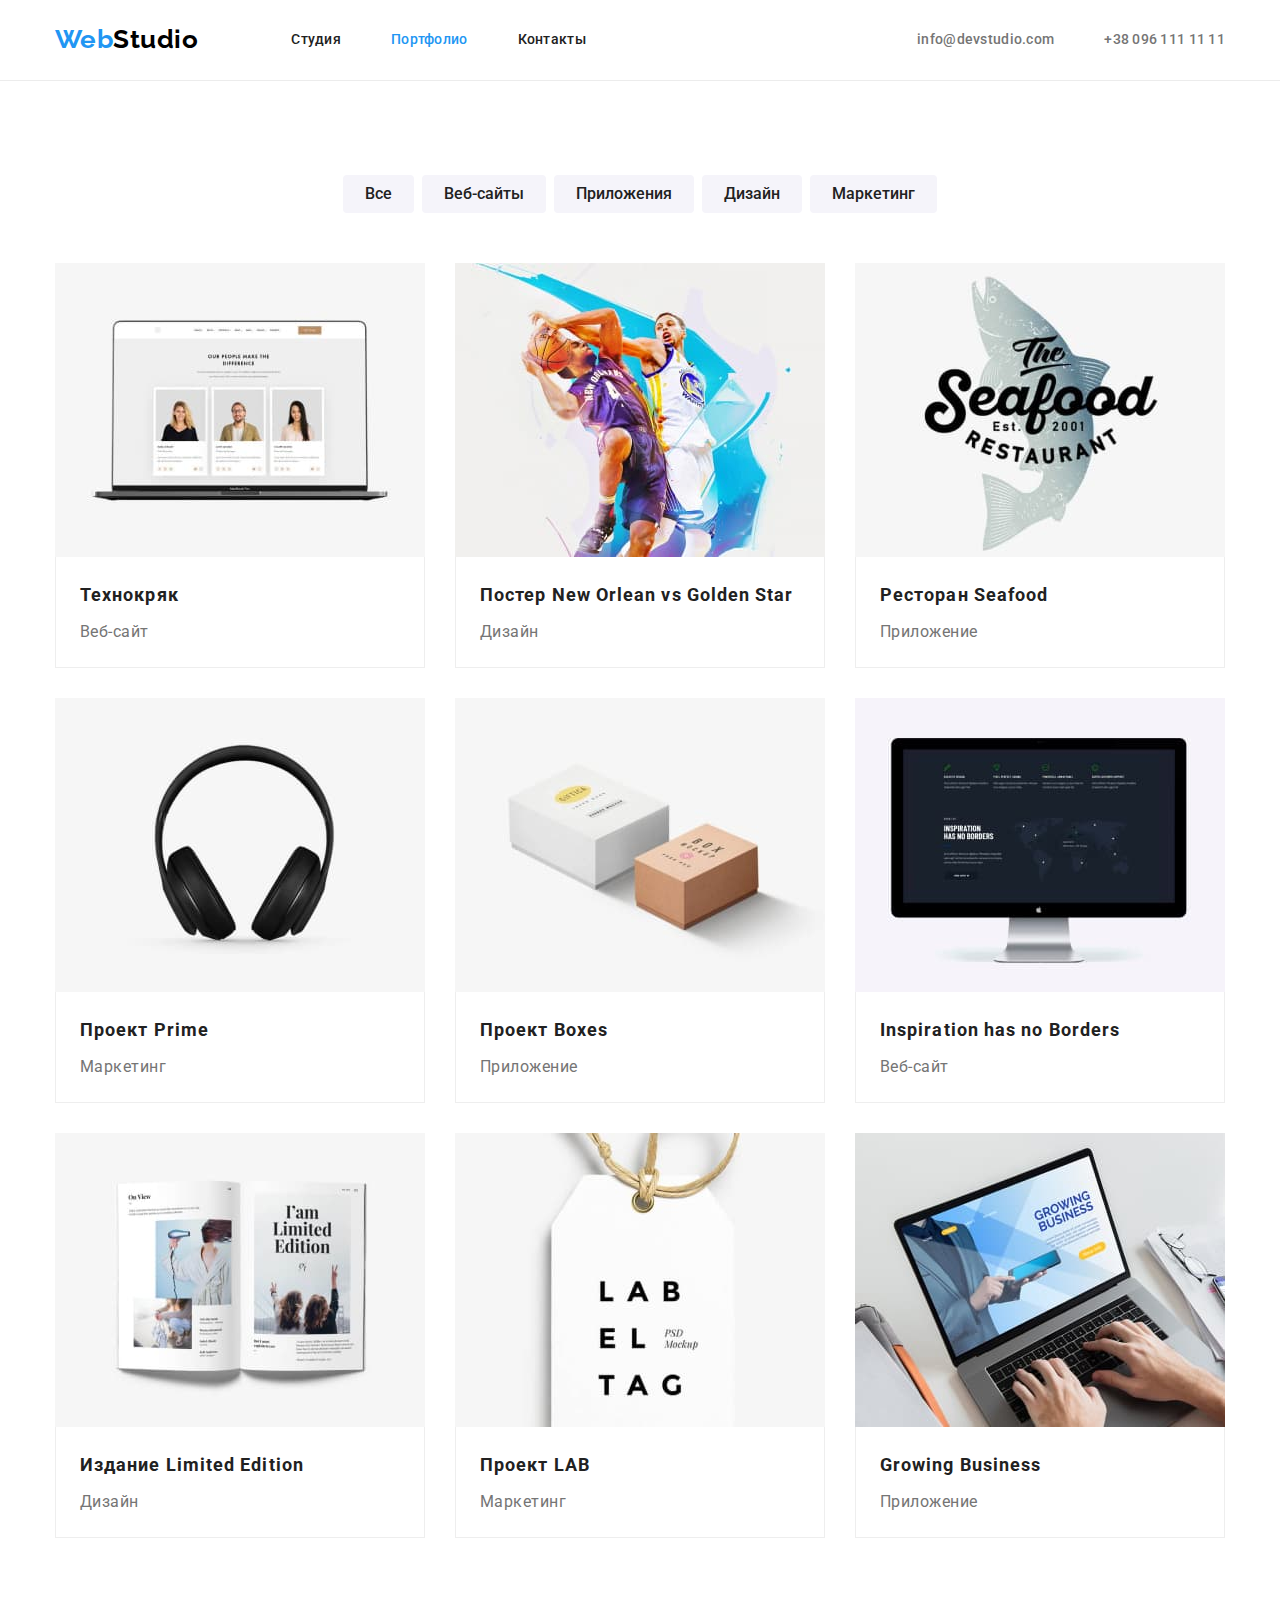
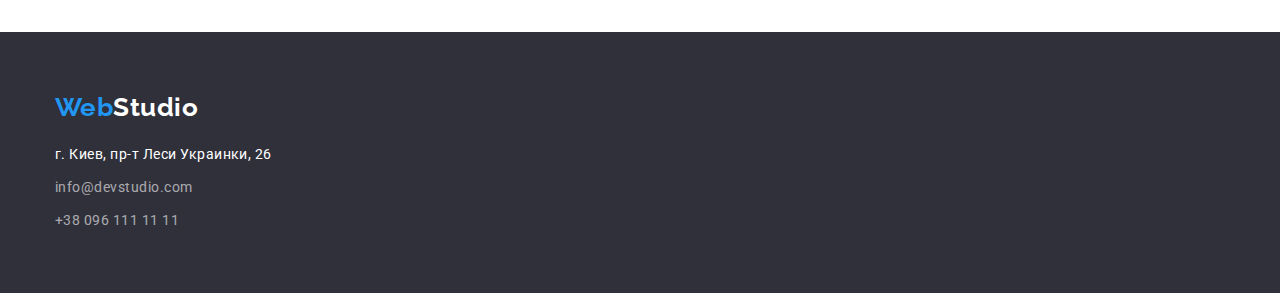
==== portfolio.html @ 68b75a6f "клонував файли" ====
<!DOCTYPE html>
<html lang="ru">

<head>
    <meta charset="UTF-8">
    <meta name="viewport" content="width=device-width, initial-scale=1.0">
    <title>Портфолио</title>
    <link rel="stylesheet" href="./styles/styles.css">
    <link rel="preconnect" href="https://fonts.gstatic.com">
    <link
        href="https://fonts.googleapis.com/css2?family=Raleway:wght@700&family=Roboto:wght@400;500;700;900&display=swap"
        rel="stylesheet">
    <link rel="stylesheet" href="https://cdnjs.cloudflare.com/ajax/libs/modern-normalize/1.1.0/modern-normalize.min.css"
        integrity="sha512-wpPYUAdjBVSE4KJnH1VR1HeZfpl1ub8YT/NKx4PuQ5NmX2tKuGu6U/JRp5y+Y8XG2tV+wKQpNHVUX03MfMFn9Q=="
        crossorigin="anonymous" referrerpolicy="no-referrer" />
    <link rel="stylesheet" href="./styles/styles.css">
</head>

<body>
    <header class="main-header">
        <div class="container page-header">
            <nav class="nav-header">
                <a class="logo-link link" href="./index.html"><span class="logo-web">Web</span><span
                        class="logo-studio">Studio</span></a>
                <ul class="site-nav reset">
                    <li class="item"><a class="link" href="./index.html">Студия</a></li>
                    <li class="item"><a class="link current" href="./portfolio.html">Портфолио</a></li>
                    <li class="item"><a class="link" href="">Контакты</a></li>
                </ul>
            </nav>
            <ul class="site-contacts reset">
                <li class="item"><a class="link" href="mailto:info@devstudio.com">info@devstudio.com</a></li>
                <li class="item"><a class="link" href="tel:+380961111111">+38 096 111 11 11</a></li>
            </ul>
        </div>
    </header>
    <main>
        <section class="section">
            <div class="container">
                <h1 class="section-title visually-hidden">Работы</h1>
                <ul class="filters-list reset">
                    <li class="item"><button type="button" class="secondary-button">Все</button></li>
                    <li class="item"><button type="button" class="secondary-button">Веб-сайты</button></li>
                    <li class="item"><button type="button" class="secondary-button">Приложения</button></li>
                    <li class="item"><button type="button" class="secondary-button">Дизайн</button></li>
                    <li class="item"><button type="button" class="secondary-button">Маркетинг</button></li>
                </ul>
                <ul class="works-list reset">
                    <li class="item">
                        <img src="./images/img8.jpg" alt="" width="370" height="294">
                        <div class="works-desc">
                            <h2 class="title">Технокряк</h2>
                            <p class="text">Веб-сайт</p>
                        </div>
                    </li>
                    <li class="item">
                        <img src="./images/img9.jpg" alt="" width="370" height="294">
                        <div class="works-desc">
                            <h2 class="title">Постер New Orlean vs Golden Star</h2>
                            <p class="text">Дизайн</p>
                        </div>
                    </li>
                    <li class="item">
                        <img src="./images/img10.jpg" alt="" width="370" height="294">
                        <div class="works-desc">
                            <h2 class="title">Ресторан Seafood</h2>
                            <p class="text">Приложение</p>
                        </div>
                    </li>
                    <li class="item">
                        <img src="./images/img11.jpg" alt="" width="370" height="294">
                        <div class="works-desc">
                            <h2 class="title">Проект Prime</h2>
                            <p class="text">Маркетинг</p>
                        </div>
                    </li>
                    <li class="item">
                        <img src="./images/img12.jpg" alt="" width="370" height="294">
                        <div class="works-desc">
                            <h2 class="title">Проект Boxes</h2>
                            <p class="text">Приложение</p>
                        </div>
                    </li>
                    <li class="item">
                        <img src="./images/img13.jpg" alt="" width="370" height="294">
                        <div class="works-desc">
                            <h2 class="title">Inspiration has no Borders</h2>
                            <p class="text">Веб-сайт</p>
                        </div>
                    </li>
                    <li class="item">
                        <img src="./images/img14.jpg" alt="" width="370" height="294">
                        <div class="works-desc">
                            <h2 class="title">Издание Limited Edition</h2>
                            <p class="text">Дизайн</p>
                        </div>
                    </li>
                    <li class="item">
                        <img src="./images/img15.jpg" alt="" width="370" height="294">
                        <div class="works-desc">
                            <h2 class="title">Проект LAB</h2>
                            <p class="text">Маркетинг</p>
                        </div>
                    </li>
                    <li class="item">
                        <img src="./images/img16.jpg" alt="" width="370" height="294">
                        <div class="works-desc">
                            <h2 class="title">Growing Business</h2>
                            <p class="text">Приложение</p>
                        </div>
                    </li>
                </ul>
            </div>
        </section>
    </main>
    <footer class="main-footer">
        <div class="container">
            <a class="link" href="./index.html"><span class="logo-web">Web</span><span
                    class="footer-studio">Studio</span></a>
            <address class="footer">
                <ul class="address reset">
                    <li class="item">
                        <p class="physical-address"> г. Киев, пр-т Леси Украинки, 26</p>
                    </li>
                    <li class="item"><a class="link" href="mailto:info@devstudio.com">info@devstudio.com</a></li>
                    <li class="item"><a class="link" href="tel:+380961111111">+38 096 111 11 11</a></li>
                </ul>
            </address>
        </div>
    </footer>
</body>
</html>
---- styles/styles.css ----
*,
*::before,
*::after {
    box-sizing: border-box;
}

:root {
    --primary-text-color: #757575;
    --secondary-text-color: #212121;
    --address-color: rgba(255, 255, 255, 0.6);
    --additional-text-color: #000;
    --accent-color: #2196f3;
    --primary-background-color: #fff;
    --secondary-background-color: #2f303a;
    --additional-background-color: #f5f4fa;
    --button-background-color: #188ce8;
    --primary-font-weight: 700;
    --secondary-font-weight: 500;
}

.reset {
    list-style-type: none;
}

.link {
    text-decoration: none;
}

body {
    margin: 0;

    font-family: Roboto, sans-serif;
    letter-spacing: .03em;

    color: var(--primary-text-color);
    background-color: var(--primary-background-color);
}

header {
    border-bottom: 1px solid #ECECEC;
}


.main-header {
    display: flex;
}

.page-header {
    display: flex;
    align-items: center;
}

h1,
h2,
h3,
h4,
h5,
h6,
p,
ul {
    margin: 0;
    padding: 0;
}


.section-title.visually-hidden {
    position: absolute;
    width: 1px;
    height: 1px;
    margin: -1px;
    border: 0;
    padding: 0;
    white-space: nowrap;
    clip-path: inset(100%);
    clip: rect(0 0 0 0);
    overflow: hidden;
}

img {
    display: block;
    max-width: 100%;
    height: auto;
}

/* Container */

.container {
    width: 1200px;
    padding-left: 15px;
    padding-right: 15px;
    margin-left: auto;
    margin-right: auto;
}

.primary-button {
    display: inline-block;
    margin-top: 30px;
    border-radius: 4px;
    border: none;
    padding: 10px 32px;

    text-align: center;
    font-family: inherit;
    font-weight: var(--primary-font-weight);
    font-size: 16px;
    line-height: 1.87;
    text-align: center;
    letter-spacing: .06em;

    cursor: pointer;
    color: var(--primary-background-color);
    background-color: var(--accent-color);
}

.primary-button:hover,
.primary-button:focus {
    color: var(-primary-background-color);
    background-color: var(--button-background-color);
}

.secondary-button {
    display: inline-block;
    border-radius: 4px;
    padding: 6px 22px;
    border: 0;

    text-align: center;
    font-family: inherit;
    font-weight: var(--secondary-font-weight);
    font-size: 16px;
    line-height: 1.62;
    text-align: center;
    cursor: pointer;

    color: var(--secondary-text-color);
    background-color: var(--additional-background-color);
}

.secondary-button:hover,
.secondary-button:focus {
    color: var(--primary-background-color);
    background-color: var(--accent-color);
}

/* Логотип сайту */

.logo-link {
    display: inline-block;
    padding-top: 24px;
    padding-bottom: 25px;
    margin-right: 93px;
}

.logo-web {
    font-family: Raleway, sans-serif;
    font-weight: var(--primary-font-weight);
    font-size: 26px;
    line-height: 1.2;

    color: var(--accent-color);
}

.logo-studio {
    font-family: Raleway, sans-serif;
    font-weight: var(--primary-font-weight);
    font-size: 26px;
    line-height: 1.2;

    color: var(--additional-text-color);
}

/* Навігація сайту */

.nav-header {
    display: flex;

}

.site-nav .link.current {
    color: var(--accent-color);
}

.site-nav {
    display: flex;
}

.site-nav .item+.item {
    margin-left: 50px;
}

.site-nav .link {
    display: block;
    padding-top: 32px;
    padding-bottom: 32px;

    font-weight: var(--secondary-font-weight);
    font-size: 14px;
    line-height: 1.14;
    letter-spacing: .02em;

    color: var(--secondary-text-color);
}

.site-nav .link:hover,
.site-nav .link:focus {
    color: var(--accent-color);
}

/* Контакти */

.contacts-div {
    display: flex;
}

.site-contacts {
    display: flex;
    margin-left: auto;
}

.site-contacts .item+.item {
    margin-left: 50px;
}

.site-contacts .link {
    display: block;
    padding-top: 32px;
    padding-bottom: 32px;

    font-weight: var(--secondary-font-weight);
    font-size: 14px;
    line-height: 1.14;
    letter-spacing: .02em;

    color: var(--primary-text-color);
}

.site-contacts .link:hover,
.site-contacts .link:focus {
    color: var(--accent-color);
}

/* Секції */

.section,
.section-team {

    padding-top: 94px;
    padding-bottom: 94px;
}

.section-work {
    padding-top: 0;
}

.section-title {
    margin-bottom: 50px;

    font-weight: var(--primary-font-weight);
    font-size: 36px;
    line-height: 1.16;
    text-align: center;

    color: var(--secondary-text-color);
}

/* Герой */

.hero {
    padding-top: 200px;
    padding-bottom: 200px;

    text-align: center;

    background-color: var(--secondary-background-color);
}

.hero-title {
    margin-bottom: 30px;

    font-weight: 900;
    font-size: 44px;
    line-height: 1.36;
    text-align: center;
    letter-spacing: .06em;
    width: 696px;
    margin: 0 auto;
    text-transform: uppercase;

    color: var(--primary-background-color);
}

/* Фільтри */

.filters-list {
    display: flex;
    justify-content: center;
    margin-bottom: 50px;
}

.filters-list .item+.item {
    margin-left: 8px;
}

/* Список робіт */

.works-examples {
    display: flex;
}

.works-list {
    display: flex;
    flex-wrap: wrap;
    gap: 30px;
}

.works-list .item {
    width: 370px;
    flex-basis: calc((100% - 60px) / 3);

    background-color: var(--primary-background-color: #fff);

}

.works-list .item:nth-child(3n + 1) {
    margin-left: 0;
}

.works-list .item:nth-child(3n + 3) {
    margin-right: 0;
}

.works-list .item:nth-child(n + 7) {
    margin-bottom: 0;
}

.works-desc {
    padding: 20px 24px;

    border-right: 1px solid #EEEEEE;
    border-bottom: 1px solid #EEEEEE;
    border-left: 1px solid #EEEEEE;
}

.works-desc .title {
    margin-bottom: 4px;
}

.works-desc .text {
    width: 322px;

    font-size: 16px;
    line-height: 1.87;
    letter-spacing: .03em;

    color: #757575;
}

/* Особливості */

.features-list {
    display: flex;
}

.features-list .item+.item {
    margin-left: 30px;
}

.features-list .title {
    margin-bottom: 10px;

    font-weight: var(--primary-font-weight);
    font-size: 14px;
    line-height: 1.14;
    text-transform: uppercase;

    color: var(--secondary-text-color);
}

.features-list .text {
    font-size: 14px;
    line-height: 1.7;
}

/* Команда */

.section-team {
    padding-top: 94px;
    padding-bottom: 94px;

    background-color: var(--additional-background-color);
}

.team-list {
    display: flex;
}

.team-list .item {
    box-shadow: 0px 1px 3px rgba(0, 0, 0, 0.12),
        0px 1px 1px rgba(0, 0, 0, 0.14),
        0px 2px 1px rgba(0, 0, 0, 0.2);
    border-radius: 0px 0px 4px 4px;

    background-color: var(--primary-background-color);
}

.team-list .item+.item {
    margin-left: 30px;
}

.team-photo {
    margin-bottom: 30px;
}

.team-list .title {
    margin-bottom: 10px;

    font-weight: var(--secondary-font-weight);
    font-size: 16px;
    line-height: 1.18;
    text-align: center;

    color: var(--secondary-text-color);
}

.team-list .text {
    margin-bottom: 30px;
}

.team-list .text {
    font-size: 16px;
    line-height: 1.18;
    text-align: center;
}

/* Роботи */

.works-list .title {
    font-weight: var(--primary-font-weight);
    font-size: 18px;
    line-height: 2;
    letter-spacing: .06em;

    color: var(--secondary-text-color);
}

.work-list {
    display: flex;
}

.work-list .item+.item {
    margin-left: 30px;
}

.work-list .text {
    font-size: 16px;
    line-height: 31.8;
}

/* Футер */

.main-footer {
    padding: 60px 0;
    background-color: var(--secondary-background-color);
}

.footer {
    font-style: normal;

}

/* Логотип футеру */

.footer-studio {
    font-family: Raleway, sans-serif;
    font-weight: var(--primary-font-weight);
    font-size: 26px;
    line-height: 1.2;

    color: var(--primary-background-color);
}

/* Адреси */

.address {
    padding-left: 0;
    margin-top: 20px;
}

.address .item+.item {
    margin-top: 9px;
}

.physical-address {
    font-size: 14px;
    line-height: 1.71;

    color: var(--primary-background-color);
}

.address .link {
    font-size: 14px;
    line-height: 1.71;

    color: var(--address-color);
}

.address .link:hover,
.address .link:focus {
    color: var(--accent-color);
}
---- styles/styles.css ----
*,
*::before,
*::after {
    box-sizing: border-box;
}

:root {
    --primary-text-color: #757575;
    --secondary-text-color: #212121;
    --address-color: rgba(255, 255, 255, 0.6);
    --additional-text-color: #000;
    --accent-color: #2196f3;
    --primary-background-color: #fff;
    --secondary-background-color: #2f303a;
    --additional-background-color: #f5f4fa;
    --button-background-color: #188ce8;
    --primary-font-weight: 700;
    --secondary-font-weight: 500;
}

.reset {
    list-style-type: none;
}

.link {
    text-decoration: none;
}

body {
    margin: 0;

    font-family: Roboto, sans-serif;
    letter-spacing: .03em;

    color: var(--primary-text-color);
    background-color: var(--primary-background-color);
}

header {
    border-bottom: 1px solid #ECECEC;
}


.main-header {
    display: flex;
}

.page-header {
    display: flex;
    align-items: center;
}

h1,
h2,
h3,
h4,
h5,
h6,
p,
ul {
    margin: 0;
    padding: 0;
}


.section-title.visually-hidden {
    position: absolute;
    width: 1px;
    height: 1px;
    margin: -1px;
    border: 0;
    padding: 0;
    white-space: nowrap;
    clip-path: inset(100%);
    clip: rect(0 0 0 0);
    overflow: hidden;
}

img {
    display: block;
    max-width: 100%;
    height: auto;
}

/* Container */

.container {
    width: 1200px;
    padding-left: 15px;
    padding-right: 15px;
    margin-left: auto;
    margin-right: auto;
}

.primary-button {
    display: inline-block;
    margin-top: 30px;
    border-radius: 4px;
    border: none;
    padding: 10px 32px;

    text-align: center;
    font-family: inherit;
    font-weight: var(--primary-font-weight);
    font-size: 16px;
    line-height: 1.87;
    text-align: center;
    letter-spacing: .06em;

    cursor: pointer;
    color: var(--primary-background-color);
    background-color: var(--accent-color);
}

.primary-button:hover,
.primary-button:focus {
    color: var(-primary-background-color);
    background-color: var(--button-background-color);
}

.secondary-button {
    display: inline-block;
    border-radius: 4px;
    padding: 6px 22px;
    border: 0;

    text-align: center;
    font-family: inherit;
    font-weight: var(--secondary-font-weight);
    font-size: 16px;
    line-height: 1.62;
    text-align: center;
    cursor: pointer;

    color: var(--secondary-text-color);
    background-color: var(--additional-background-color);
}

.secondary-button:hover,
.secondary-button:focus {
    color: var(--primary-background-color);
    background-color: var(--accent-color);
}

/* Логотип сайту */

.logo-link {
    display: inline-block;
    padding-top: 24px;
    padding-bottom: 25px;
    margin-right: 93px;
}

.logo-web {
    font-family: Raleway, sans-serif;
    font-weight: var(--primary-font-weight);
    font-size: 26px;
    line-height: 1.2;

    color: var(--accent-color);
}

.logo-studio {
    font-family: Raleway, sans-serif;
    font-weight: var(--primary-font-weight);
    font-size: 26px;
    line-height: 1.2;

    color: var(--additional-text-color);
}

/* Навігація сайту */

.nav-header {
    display: flex;

}

.site-nav .link.current {
    color: var(--accent-color);
}

.site-nav {
    display: flex;
}

.site-nav .item+.item {
    margin-left: 50px;
}

.site-nav .link {
    display: block;
    padding-top: 32px;
    padding-bottom: 32px;

    font-weight: var(--secondary-font-weight);
    font-size: 14px;
    line-height: 1.14;
    letter-spacing: .02em;

    color: var(--secondary-text-color);
}

.site-nav .link:hover,
.site-nav .link:focus {
    color: var(--accent-color);
}

/* Контакти */

.contacts-div {
    display: flex;
}

.site-contacts {
    display: flex;
    margin-left: auto;
}

.site-contacts .item+.item {
    margin-left: 50px;
}

.site-contacts .link {
    display: block;
    padding-top: 32px;
    padding-bottom: 32px;

    font-weight: var(--secondary-font-weight);
    font-size: 14px;
    line-height: 1.14;
    letter-spacing: .02em;

    color: var(--primary-text-color);
}

.site-contacts .link:hover,
.site-contacts .link:focus {
    color: var(--accent-color);
}

/* Секції */

.section,
.section-team {

    padding-top: 94px;
    padding-bottom: 94px;
}

.section-work {
    padding-top: 0;
}

.section-title {
    margin-bottom: 50px;

    font-weight: var(--primary-font-weight);
    font-size: 36px;
    line-height: 1.16;
    text-align: center;

    color: var(--secondary-text-color);
}

/* Герой */

.hero {
    padding-top: 200px;
    padding-bottom: 200px;

    text-align: center;

    background-color: var(--secondary-background-color);
}

.hero-title {
    margin-bottom: 30px;

    font-weight: 900;
    font-size: 44px;
    line-height: 1.36;
    text-align: center;
    letter-spacing: .06em;
    width: 696px;
    margin: 0 auto;
    text-transform: uppercase;

    color: var(--primary-background-color);
}

/* Фільтри */

.filters-list {
    display: flex;
    justify-content: center;
    margin-bottom: 50px;
}

.filters-list .item+.item {
    margin-left: 8px;
}

/* Список робіт */

.works-examples {
    display: flex;
}

.works-list {
    display: flex;
    flex-wrap: wrap;
    gap: 30px;
}

.works-list .item {
    width: 370px;
    flex-basis: calc((100% - 60px) / 3);

    background-color: var(--primary-background-color: #fff);

}

.works-list .item:nth-child(3n + 1) {
    margin-left: 0;
}

.works-list .item:nth-child(3n + 3) {
    margin-right: 0;
}

.works-list .item:nth-child(n + 7) {
    margin-bottom: 0;
}

.works-desc {
    padding: 20px 24px;

    border-right: 1px solid #EEEEEE;
    border-bottom: 1px solid #EEEEEE;
    border-left: 1px solid #EEEEEE;
}

.works-desc .title {
    margin-bottom: 4px;
}

.works-desc .text {
    width: 322px;

    font-size: 16px;
    line-height: 1.87;
    letter-spacing: .03em;

    color: #757575;
}

/* Особливості */

.features-list {
    display: flex;
}

.features-list .item+.item {
    margin-left: 30px;
}

.features-list .title {
    margin-bottom: 10px;

    font-weight: var(--primary-font-weight);
    font-size: 14px;
    line-height: 1.14;
    text-transform: uppercase;

    color: var(--secondary-text-color);
}

.features-list .text {
    font-size: 14px;
    line-height: 1.7;
}

/* Команда */

.section-team {
    padding-top: 94px;
    padding-bottom: 94px;

    background-color: var(--additional-background-color);
}

.team-list {
    display: flex;
}

.team-list .item {
    box-shadow: 0px 1px 3px rgba(0, 0, 0, 0.12),
        0px 1px 1px rgba(0, 0, 0, 0.14),
        0px 2px 1px rgba(0, 0, 0, 0.2);
    border-radius: 0px 0px 4px 4px;

    background-color: var(--primary-background-color);
}

.team-list .item+.item {
    margin-left: 30px;
}

.team-photo {
    margin-bottom: 30px;
}

.team-list .title {
    margin-bottom: 10px;

    font-weight: var(--secondary-font-weight);
    font-size: 16px;
    line-height: 1.18;
    text-align: center;

    color: var(--secondary-text-color);
}

.team-list .text {
    margin-bottom: 30px;
}

.team-list .text {
    font-size: 16px;
    line-height: 1.18;
    text-align: center;
}

/* Роботи */

.works-list .title {
    font-weight: var(--primary-font-weight);
    font-size: 18px;
    line-height: 2;
    letter-spacing: .06em;

    color: var(--secondary-text-color);
}

.work-list {
    display: flex;
}

.work-list .item+.item {
    margin-left: 30px;
}

.work-list .text {
    font-size: 16px;
    line-height: 31.8;
}

/* Футер */

.main-footer {
    padding: 60px 0;
    background-color: var(--secondary-background-color);
}

.footer {
    font-style: normal;

}

/* Логотип футеру */

.footer-studio {
    font-family: Raleway, sans-serif;
    font-weight: var(--primary-font-weight);
    font-size: 26px;
    line-height: 1.2;

    color: var(--primary-background-color);
}

/* Адреси */

.address {
    padding-left: 0;
    margin-top: 20px;
}

.address .item+.item {
    margin-top: 9px;
}

.physical-address {
    font-size: 14px;
    line-height: 1.71;

    color: var(--primary-background-color);
}

.address .link {
    font-size: 14px;
    line-height: 1.71;

    color: var(--address-color);
}

.address .link:hover,
.address .link:focus {
    color: var(--accent-color);
}
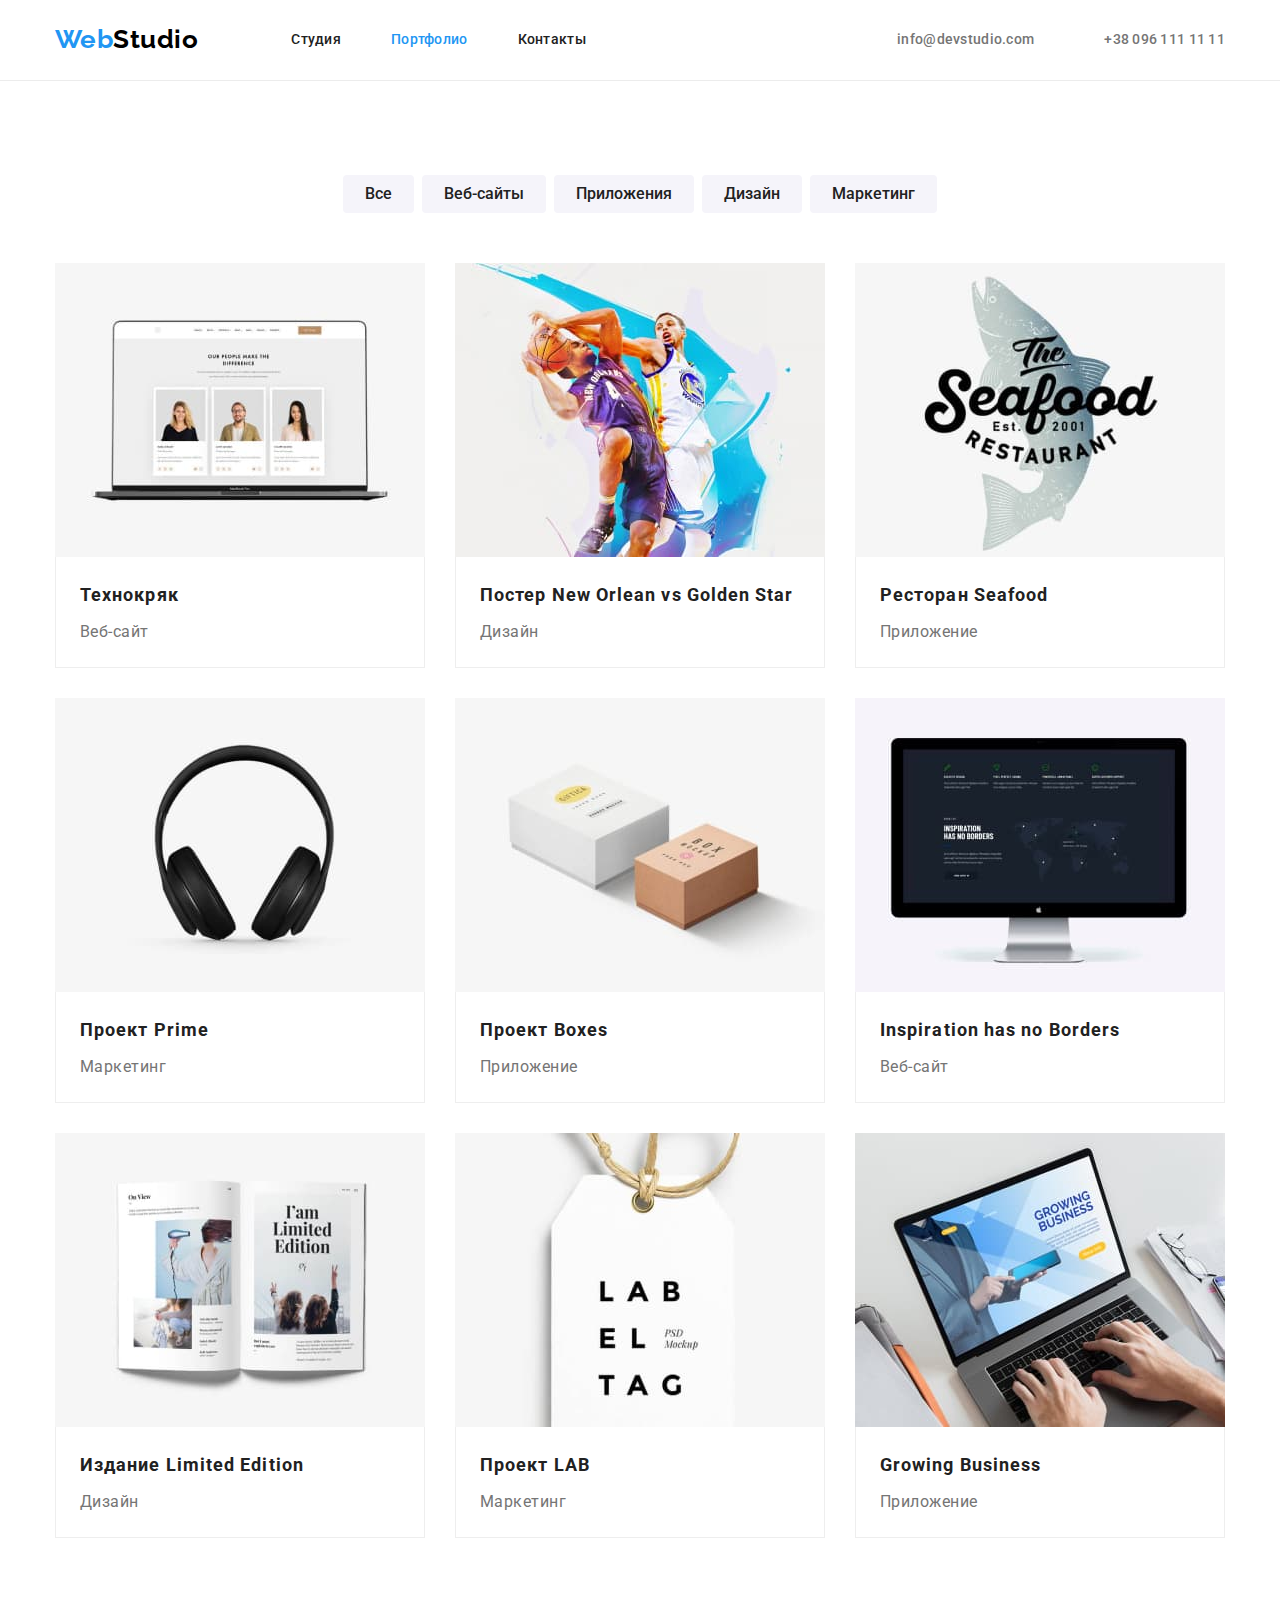
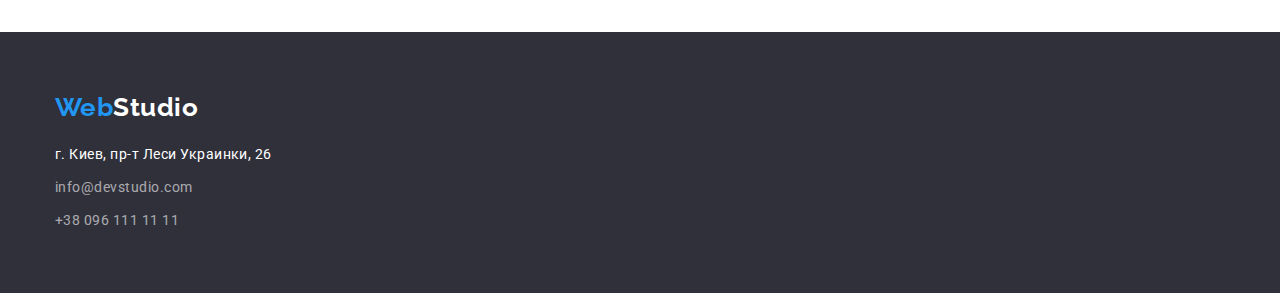
==== commit e55142cf: "comit" ====
--- a/portfolio.html
+++ b/portfolio.html
@@ -29,8 +29,8 @@
                 </ul>
             </nav>
             <ul class="site-contacts reset">
-                <li class="item"><a class="link" href="mailto:info@devstudio.com">info@devstudio.com</a></li>
-                <li class="item"><a class="link" href="tel:+380961111111">+38 096 111 11 11</a></li>
+                <li class="item"><a class="link mail" href="mailto:info@devstudio.com">info@devstudio.com</a></li>
+                <li class="item"><a class="link phone" href="tel:+380961111111">+38 096 111 11 11</a></li>
             </ul>
         </div>
     </header>
--- a/styles/styles.css
+++ b/styles/styles.css
@@ -222,7 +222,8 @@
 }
 
 .site-contacts .link {
-    display: block;
+    display: flex;
+    align-items: center;
     padding-top: 32px;
     padding-bottom: 32px;
 
@@ -239,6 +240,51 @@
     color: var(--accent-color);
 }
 
+/* .mail::before {
+    display: inline-flex;
+    content: " ";
+    width: 16px;
+    height: 12px;
+    margin-right: 10px;
+    background-image: url(../images/envelope\ \(1\).svg);
+    background-size: contain;
+
+} */
+
+.envelope-icon {
+    margin-right: 10px;
+}
+
+.envelope-icon:hover {
+    fill: var(--accent-color);
+}
+
+
+.link .mail {
+    display: block;
+}
+
+.envelope {
+    
+    margin-right: 10px;
+}
+
+.envelope:hover {
+    
+    /* fill: var(-accent-color); */
+      
+}
+
+.phone::before {
+    display: inline-flex;
+    content: "";
+    width: 10px;
+    height: 16px;
+    margin-right: 10px;
+    background-image: url(../images/smartphone\ \(1\).svg);
+    background-size: contain;
+}
+
 /* Секції */
 
 .section,
@@ -264,6 +310,28 @@
 }
 
 /* Герой */
+
+/* .hero {
+    padding-top: 200px;
+    padding-bottom: 200px;
+    height: 600px;
+    max-width: 1600px;
+    margin-left: auto;
+    margin-right: auto; 
+    background-image: linear-gradient(
+        to right, 
+        rgba(47, 48, 58, 0.4)),
+        url("../images/bgcimage.jpg");
+
+    background-size: cover;
+    background-repeat: no-repeat;
+    background-position: center;
+    
+
+    text-align: center; 
+
+    background-color: var(--secondary-background-color);
+} */
 
 .hero {
     padding-top: 200px;
@@ -273,6 +341,7 @@
 
     background-color: var(--secondary-background-color);
 }
+
 
 .hero-title {
     margin-bottom: 30px;
@@ -288,6 +357,7 @@
 
     color: var(--primary-background-color);
 }
+
 
 /* Фільтри */
 
@@ -407,6 +477,7 @@
     margin-left: 30px;
 }
 
+
 .team-photo {
     margin-bottom: 30px;
 }
@@ -507,4 +578,4 @@
 .address .link:hover,
 .address .link:focus {
     color: var(--accent-color);
-}+}
--- a/styles/styles.css
+++ b/styles/styles.css
@@ -222,7 +222,8 @@
 }
 
 .site-contacts .link {
-    display: block;
+    display: flex;
+    align-items: center;
     padding-top: 32px;
     padding-bottom: 32px;
 
@@ -239,6 +240,51 @@
     color: var(--accent-color);
 }
 
+/* .mail::before {
+    display: inline-flex;
+    content: " ";
+    width: 16px;
+    height: 12px;
+    margin-right: 10px;
+    background-image: url(../images/envelope\ \(1\).svg);
+    background-size: contain;
+
+} */
+
+.envelope-icon {
+    margin-right: 10px;
+}
+
+.envelope-icon:hover {
+    fill: var(--accent-color);
+}
+
+
+.link .mail {
+    display: block;
+}
+
+.envelope {
+    
+    margin-right: 10px;
+}
+
+.envelope:hover {
+    
+    /* fill: var(-accent-color); */
+      
+}
+
+.phone::before {
+    display: inline-flex;
+    content: "";
+    width: 10px;
+    height: 16px;
+    margin-right: 10px;
+    background-image: url(../images/smartphone\ \(1\).svg);
+    background-size: contain;
+}
+
 /* Секції */
 
 .section,
@@ -264,6 +310,28 @@
 }
 
 /* Герой */
+
+/* .hero {
+    padding-top: 200px;
+    padding-bottom: 200px;
+    height: 600px;
+    max-width: 1600px;
+    margin-left: auto;
+    margin-right: auto; 
+    background-image: linear-gradient(
+        to right, 
+        rgba(47, 48, 58, 0.4)),
+        url("../images/bgcimage.jpg");
+
+    background-size: cover;
+    background-repeat: no-repeat;
+    background-position: center;
+    
+
+    text-align: center; 
+
+    background-color: var(--secondary-background-color);
+} */
 
 .hero {
     padding-top: 200px;
@@ -273,6 +341,7 @@
 
     background-color: var(--secondary-background-color);
 }
+
 
 .hero-title {
     margin-bottom: 30px;
@@ -288,6 +357,7 @@
 
     color: var(--primary-background-color);
 }
+
 
 /* Фільтри */
 
@@ -407,6 +477,7 @@
     margin-left: 30px;
 }
 
+
 .team-photo {
     margin-bottom: 30px;
 }
@@ -507,4 +578,4 @@
 .address .link:hover,
 .address .link:focus {
     color: var(--accent-color);
-}+}
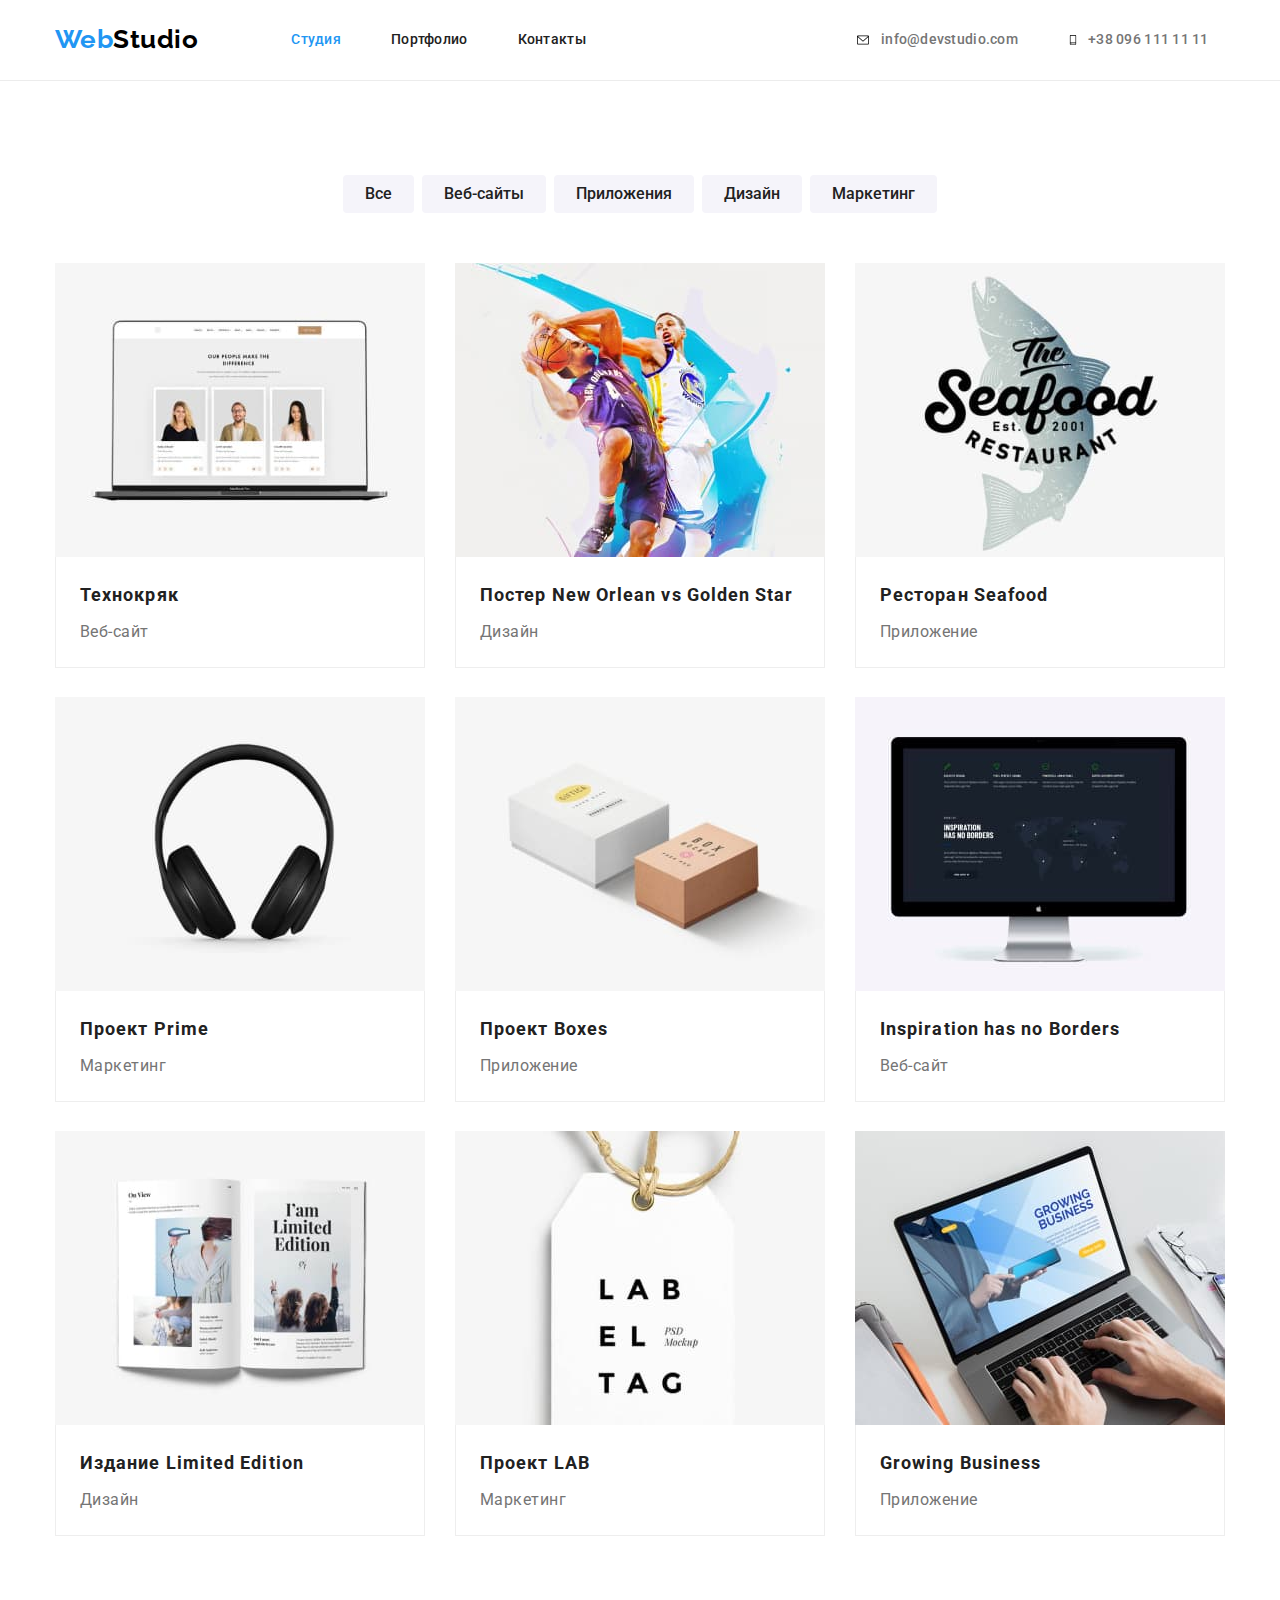
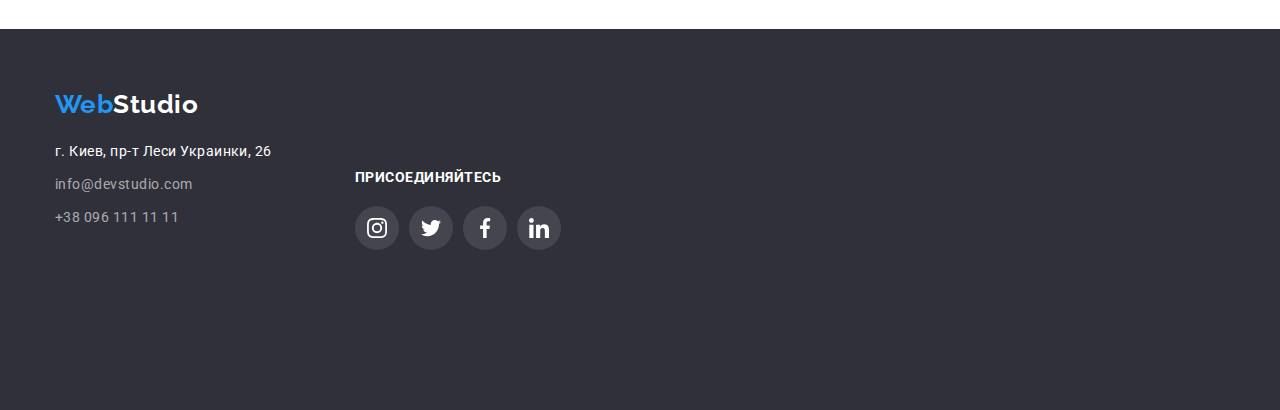
==== commit 469fb252: "все, окрім блоку у футері" ====
--- a/portfolio.html
+++ b/portfolio.html
@@ -23,15 +23,23 @@
                 <a class="logo-link link" href="./index.html"><span class="logo-web">Web</span><span
                         class="logo-studio">Studio</span></a>
                 <ul class="site-nav reset">
-                    <li class="item"><a class="link" href="./index.html">Студия</a></li>
-                    <li class="item"><a class="link current" href="./portfolio.html">Портфолио</a></li>
+                    <li class="item"><a class="link current" href="./index.html">Студия</a></li>
+                    <li class="item"><a class="link" href="./portfolio.html">Портфолио</a></li>
                     <li class="item"><a class="link" href="">Контакты</a></li>
                 </ul>
             </nav>
-            <ul class="site-contacts reset">
-                <li class="item"><a class="link mail" href="mailto:info@devstudio.com">info@devstudio.com</a></li>
-                <li class="item"><a class="link phone" href="tel:+380961111111">+38 096 111 11 11</a></li>
-            </ul>
+            <div class="container head-div">
+                <ul class="site-contacts reset">
+                    <li class="item"><a class="link" href="mailto:info@devstudio.com">
+                            <svg class="icon-envelope" width="16" height="12">
+                                <use href="./images/icons.svg#icon-envelope"> </use>
+                            </svg> info@devstudio.com </a></li>
+                    <li class="item"><a class="smart link" href="tel:+380961111111">
+                            <svg class="icon-smartphone" width="10" height="16">
+                                <use href="./images/icons.svg#icon-smartphone"> </use>
+                            </svg> +38 096 111 11 11</a></li>
+                </ul>
+            </div>
         </div>
     </header>
     <main>
@@ -47,67 +55,85 @@
                 </ul>
                 <ul class="works-list reset">
                     <li class="item">
+                        <a href="" class="item-card">
                         <img src="./images/img8.jpg" alt="" width="370" height="294">
                         <div class="works-desc">
                             <h2 class="title">Технокряк</h2>
                             <p class="text">Веб-сайт</p>
                         </div>
+                        </a>
                     </li>
                     <li class="item">
+                        <a href="" class="item-card">
                         <img src="./images/img9.jpg" alt="" width="370" height="294">
                         <div class="works-desc">
                             <h2 class="title">Постер New Orlean vs Golden Star</h2>
                             <p class="text">Дизайн</p>
                         </div>
+                        </a>
                     </li>
                     <li class="item">
+                        <a href="" class="item-card">
                         <img src="./images/img10.jpg" alt="" width="370" height="294">
                         <div class="works-desc">
                             <h2 class="title">Ресторан Seafood</h2>
                             <p class="text">Приложение</p>
                         </div>
+                        </a>
                     </li>
                     <li class="item">
+                        <a href="" class="item-card">
                         <img src="./images/img11.jpg" alt="" width="370" height="294">
                         <div class="works-desc">
                             <h2 class="title">Проект Prime</h2>
                             <p class="text">Маркетинг</p>
                         </div>
+                        </a>
                     </li>
                     <li class="item">
+                        <a href="" class="item-card">
                         <img src="./images/img12.jpg" alt="" width="370" height="294">
                         <div class="works-desc">
                             <h2 class="title">Проект Boxes</h2>
                             <p class="text">Приложение</p>
                         </div>
+                        </a>
                     </li>
                     <li class="item">
+                        <a href="" class="item-card">
                         <img src="./images/img13.jpg" alt="" width="370" height="294">
                         <div class="works-desc">
                             <h2 class="title">Inspiration has no Borders</h2>
                             <p class="text">Веб-сайт</p>
                         </div>
+                        </a>
                     </li>
                     <li class="item">
+                        <a href="" class="item-card">
                         <img src="./images/img14.jpg" alt="" width="370" height="294">
                         <div class="works-desc">
                             <h2 class="title">Издание Limited Edition</h2>
                             <p class="text">Дизайн</p>
                         </div>
+                        </a>
                     </li>
                     <li class="item">
+                        <a href="" class="item-card">
                         <img src="./images/img15.jpg" alt="" width="370" height="294">
                         <div class="works-desc">
                             <h2 class="title">Проект LAB</h2>
                             <p class="text">Маркетинг</p>
                         </div>
+                        </a>
                     </li>
                     <li class="item">
+                        <a href="" class="item-card">
                         <img src="./images/img16.jpg" alt="" width="370" height="294">
                         <div class="works-desc">
                             <h2 class="title">Growing Business</h2>
                             <p class="text">Приложение</p>
                         </div>
+                        </a>
                     </li>
                 </ul>
             </div>
@@ -115,17 +141,35 @@
     </main>
     <footer class="main-footer">
         <div class="container">
-            <a class="link" href="./index.html"><span class="logo-web">Web</span><span
-                    class="footer-studio">Studio</span></a>
-            <address class="footer">
-                <ul class="address reset">
-                    <li class="item">
-                        <p class="physical-address"> г. Киев, пр-т Леси Украинки, 26</p>
-                    </li>
-                    <li class="item"><a class="link" href="mailto:info@devstudio.com">info@devstudio.com</a></li>
-                    <li class="item"><a class="link" href="tel:+380961111111">+38 096 111 11 11</a></li>
-                </ul>
-            </address>
+            <div class="address-container">
+                <a class="link" href="./index.html"><span class="logo-web">Web</span><span
+                        class="footer-studio">Studio</span></a>
+                <address class="footer">
+                    <ul class="address reset">
+                        <li class="item">
+                            <p class="physical-address"> г. Киев, пр-т Леси Украинки, 26</p>
+                        </li>
+                        <li class="item"><a class="link" href="mailto:info@devstudio.com">info@devstudio.com</a></li>
+                        <li class="item"><a class="link" href="tel:+380961111111">+38 096 111 11 11</a></li>
+                    </ul>
+                </address>
+            </div>
+            <div class="footer-block">
+                <p class="footer-title">присоединяйтесь</p>
+                <ul class="footer-socials reset">
+                    <li class="footitem"> <a class="footlink" href=""> <svg class="footer-svg" width="20" height="20">
+                                <use href="./images/icons.svg#icon-instagram"> </use>
+                            </svg> </a> </li>
+                    <li class="footitem"> <a class="footlink" href=""> <svg class="footer-svg" width="20" height="20">
+                                <use href="./images/icons.svg#icon-twitter"> </use>
+                            </svg> </a> </li>
+                    <li class="footitem"> <a class="footlink" href=""> <svg class="footer-svg" width="20" height="20">
+                                <use href="./images/icons.svg#icon-facebook"> </use>
+                            </svg> </a> </li>
+                    <li class="footitem"> <a class="footlink" href=""> <svg class="footer-svg" width="20" height="20">
+                                <use href="./images/icons.svg#icon-linkedin"> </use>
+                            </svg> </a> </li>
+            </div>
         </div>
     </footer>
 </body>
--- a/styles/styles.css
+++ b/styles/styles.css
@@ -14,8 +14,10 @@
     --secondary-background-color: #2f303a;
     --additional-background-color: #f5f4fa;
     --button-background-color: #188ce8;
+    --primary-sociallink-color: #AFB1B8;
     --primary-font-weight: 700;
     --secondary-font-weight: 500;
+    --footer-links-bgccolor: rgba(255, 255, 255, 0.1);
 }
 
 .reset {
@@ -235,67 +237,45 @@
     color: var(--primary-text-color);
 }
 
+.head-div {
+    display: flex;
+
+}
+
 .site-contacts .link:hover,
 .site-contacts .link:focus {
     color: var(--accent-color);
 }
 
-/* .mail::before {
-    display: inline-flex;
-    content: " ";
-    width: 16px;
-    height: 12px;
+.site-contacts .link:hover .icon-envelope {
+    fill: var(--accent-color);
+}
+
+.icon-envelope {
     margin-right: 10px;
-    background-image: url(../images/envelope\ \(1\).svg);
-    background-size: contain;
-
-} */
-
-.envelope-icon {
+}
+
+.site-contacts .link:hover .icon-smartphone {
+    fill: var(--accent-color);
+}
+
+.icon-smartphone {
     margin-right: 10px;
 }
 
-.envelope-icon:hover {
-    fill: var(--accent-color);
-}
-
-
-.link .mail {
-    display: block;
-}
-
-.envelope {
-    
-    margin-right: 10px;
-}
-
-.envelope:hover {
-    
-    /* fill: var(-accent-color); */
-      
-}
-
-.phone::before {
-    display: inline-flex;
-    content: "";
-    width: 10px;
-    height: 16px;
-    margin-right: 10px;
-    background-image: url(../images/smartphone\ \(1\).svg);
-    background-size: contain;
+.smart {
+    min-width: 142px;
 }
 
 /* Секції */
 
 .section,
-.section-team {
+.section-team,
+.section-work,
+.section-clients {
 
     padding-top: 94px;
     padding-bottom: 94px;
-}
-
-.section-work {
-    padding-top: 0;
 }
 
 .section-title {
@@ -311,29 +291,32 @@
 
 /* Герой */
 
-/* .hero {
+    .hero .container {
     padding-top: 200px;
     padding-bottom: 200px;
     height: 600px;
     max-width: 1600px;
     margin-left: auto;
-    margin-right: auto; 
-    background-image: linear-gradient(
-        to right, 
-        rgba(47, 48, 58, 0.4)),
+    margin-right: auto;
+
+    background-image: linear-gradient(rgba(47, 48, 58, 0.4), rgba(47, 48, 58, 0.4)),
         url("../images/bgcimage.jpg");
 
     background-size: cover;
     background-repeat: no-repeat;
     background-position: center;
-    
-
-    text-align: center; 
+
+    text-align: center;
 
     background-color: var(--secondary-background-color);
-} */
-
-.hero {
+}
+
+    .hero {
+    background-color: var(--secondary-background-color);
+}
+
+
+.hero .container {
     padding-top: 200px;
     padding-bottom: 200px;
 
@@ -365,6 +348,15 @@
     display: flex;
     justify-content: center;
     margin-bottom: 50px;
+    border-radius: 4px;
+}
+
+.filters-list .secondary-button:hover,
+.filters-list .secondary-button:focus {
+    box-shadow: 0px 3px 1px rgba(0, 0, 0, 0.1), 
+    0px 1px 2px rgba(0, 0, 0, 0.08), 
+    0px 2px 2px rgba(0, 0, 0, 0.12);
+    border-radius: 4px;
 }
 
 .filters-list .item+.item {
@@ -450,6 +442,18 @@
     font-size: 14px;
     line-height: 1.7;
 }
+
+.features-container {
+    display: flex;
+    width: 270px;
+    height: 120px;
+    margin-bottom: 30px;
+    border-radius: 4px;
+    justify-content: center;
+    align-items: center;
+}
+
+
 
 /* Команда */
 
@@ -493,15 +497,107 @@
     color: var(--secondary-text-color);
 }
 
-.team-list .text {
-    margin-bottom: 30px;
-}
+/* .team-list .text {
+    margin-bottom: 16px;
+} */
 
 .team-list .text {
     font-size: 16px;
     line-height: 1.18;
     text-align: center;
 }
+
+.img-description {
+    display: block;
+    padding-left: 32px;
+    padding-right: 32px;
+    padding-bottom: 30px;
+}
+
+.team-socials {
+    display: flex;
+    width: 206px;
+    height: 44px;
+    margin-top: 16px;
+    align-items: center;
+    justify-content: center;
+
+}
+
+.team-socials .socialitem+.socialitem {
+    margin-left: 10px;
+}
+
+.socialitem {
+    display: block;
+    width: 44px;
+    height: 44px;
+}
+
+
+.social-link {
+    display: flex;
+    width: 100%;
+    height: 100%;
+    align-items: center;
+    justify-content: center;
+    border-radius: 50%; 
+}
+
+.social-link:hover {
+    background-color: var(--accent-color);
+} 
+
+.social-svg {
+    fill: var(--primary-sociallink-color);
+}
+
+.social-link:hover .social-svg {
+    fill: var(--primary-background-color);
+}
+
+
+
+/* Постоянные клиенты */
+
+.clients-list {
+    display: flex;
+}
+
+.clients-list .item {
+    width: 170px;
+    height: 92px;
+}
+
+.clients-list .item+.item {
+    margin-left: 30px;
+} 
+
+.clients-link {
+    display: flex;
+    width: 100%;
+    height: 100%;
+    justify-content: center;
+    align-items: center;
+    border: 1px solid #AFB1B8;
+    border-radius: 4px;
+    padding: 32px 16px;
+}
+
+.clients-link:hover,
+.clients-link:focus {
+    border-color: var(--accent-color);
+}
+
+.clients-svg {
+    fill: var(--primary-sociallink-color);
+}
+
+.clients-link:hover .clients-svg,
+.clients-link:focus .clients-svg {
+    fill: var(--accent-color);
+}
+
 
 /* Роботи */
 
@@ -514,6 +610,30 @@
     color: var(--secondary-text-color);
 }
 
+.works-list {
+    display: flex;
+}
+
+.works-list .item {
+    width: 370px;
+    height: 404px;
+}
+
+.works-list .item-card {
+    text-decoration: none;
+}
+
+.works-list .item-card:hover {
+    display: block;
+    width: 100%;
+    height: 100%;
+
+    box-shadow: 0px 1px 1px rgba(0, 0, 0, 0.12), 
+    0px 4px 4px rgba(0, 0, 0, 0.06), 
+    1px 4px 6px rgba(0, 0, 0, 0.16);
+    cursor: pointer;
+}
+
 .work-list {
     display: flex;
 }
@@ -552,9 +672,21 @@
 
 /* Адреси */
 
+
+.address-container {
+    display: block;
+    width: 231px;
+    height: 81px;
+   
+}
+
 .address {
-    padding-left: 0;
+    display: block;
     margin-top: 20px;
+}
+
+.address>.item {
+    margin-right: 0;
 }
 
 .address .item+.item {
@@ -562,6 +694,7 @@
 }
 
 .physical-address {
+    margin-right: 0;
     font-size: 14px;
     line-height: 1.71;
 
@@ -579,3 +712,59 @@
 .address .link:focus {
     color: var(--accent-color);
 }
+
+
+.footer-socials {
+    display: flex;
+    align-items: center;
+    justify-content: center;
+
+}
+
+.footer-socials .footitem+.footitem {
+    margin-left: 10px;
+}
+
+.footlink {
+    display: flex;
+    width: 100%;
+    height: 100%;
+    align-items: center;
+    justify-content: center;
+    border-radius: 50%;
+
+    background-color: var(--footer-links-bgccolor);
+}
+
+.footer-socials .footitem {
+    width: 44px;
+    height: 44px;
+}
+
+.footlink:hover {
+    background-color: var(--accent-color);
+}
+
+.footer-svg {
+    fill: var(--primary-background-color);
+}
+
+.footer-title {
+    margin-bottom: 20px;
+    
+    font-weight: var(--primary-font-weight);
+    font-size: 14px;
+    line-height: 1.14;
+    text-transform: uppercase;
+    
+    color: var(--primary-background-color);
+}
+
+.footer-block {
+    display: flex;
+    flex-wrap: wrap;
+    width: 206px;
+    height: 80px;
+    margin-left: 300px;
+    margin-bottom: 100px;
+}
--- a/styles/styles.css
+++ b/styles/styles.css
@@ -14,8 +14,10 @@
     --secondary-background-color: #2f303a;
     --additional-background-color: #f5f4fa;
     --button-background-color: #188ce8;
+    --primary-sociallink-color: #AFB1B8;
     --primary-font-weight: 700;
     --secondary-font-weight: 500;
+    --footer-links-bgccolor: rgba(255, 255, 255, 0.1);
 }
 
 .reset {
@@ -235,67 +237,45 @@
     color: var(--primary-text-color);
 }
 
+.head-div {
+    display: flex;
+
+}
+
 .site-contacts .link:hover,
 .site-contacts .link:focus {
     color: var(--accent-color);
 }
 
-/* .mail::before {
-    display: inline-flex;
-    content: " ";
-    width: 16px;
-    height: 12px;
+.site-contacts .link:hover .icon-envelope {
+    fill: var(--accent-color);
+}
+
+.icon-envelope {
     margin-right: 10px;
-    background-image: url(../images/envelope\ \(1\).svg);
-    background-size: contain;
-
-} */
-
-.envelope-icon {
+}
+
+.site-contacts .link:hover .icon-smartphone {
+    fill: var(--accent-color);
+}
+
+.icon-smartphone {
     margin-right: 10px;
 }
 
-.envelope-icon:hover {
-    fill: var(--accent-color);
-}
-
-
-.link .mail {
-    display: block;
-}
-
-.envelope {
-    
-    margin-right: 10px;
-}
-
-.envelope:hover {
-    
-    /* fill: var(-accent-color); */
-      
-}
-
-.phone::before {
-    display: inline-flex;
-    content: "";
-    width: 10px;
-    height: 16px;
-    margin-right: 10px;
-    background-image: url(../images/smartphone\ \(1\).svg);
-    background-size: contain;
+.smart {
+    min-width: 142px;
 }
 
 /* Секції */
 
 .section,
-.section-team {
+.section-team,
+.section-work,
+.section-clients {
 
     padding-top: 94px;
     padding-bottom: 94px;
-}
-
-.section-work {
-    padding-top: 0;
 }
 
 .section-title {
@@ -311,29 +291,32 @@
 
 /* Герой */
 
-/* .hero {
+    .hero .container {
     padding-top: 200px;
     padding-bottom: 200px;
     height: 600px;
     max-width: 1600px;
     margin-left: auto;
-    margin-right: auto; 
-    background-image: linear-gradient(
-        to right, 
-        rgba(47, 48, 58, 0.4)),
+    margin-right: auto;
+
+    background-image: linear-gradient(rgba(47, 48, 58, 0.4), rgba(47, 48, 58, 0.4)),
         url("../images/bgcimage.jpg");
 
     background-size: cover;
     background-repeat: no-repeat;
     background-position: center;
-    
-
-    text-align: center; 
+
+    text-align: center;
 
     background-color: var(--secondary-background-color);
-} */
-
-.hero {
+}
+
+    .hero {
+    background-color: var(--secondary-background-color);
+}
+
+
+.hero .container {
     padding-top: 200px;
     padding-bottom: 200px;
 
@@ -365,6 +348,15 @@
     display: flex;
     justify-content: center;
     margin-bottom: 50px;
+    border-radius: 4px;
+}
+
+.filters-list .secondary-button:hover,
+.filters-list .secondary-button:focus {
+    box-shadow: 0px 3px 1px rgba(0, 0, 0, 0.1), 
+    0px 1px 2px rgba(0, 0, 0, 0.08), 
+    0px 2px 2px rgba(0, 0, 0, 0.12);
+    border-radius: 4px;
 }
 
 .filters-list .item+.item {
@@ -450,6 +442,18 @@
     font-size: 14px;
     line-height: 1.7;
 }
+
+.features-container {
+    display: flex;
+    width: 270px;
+    height: 120px;
+    margin-bottom: 30px;
+    border-radius: 4px;
+    justify-content: center;
+    align-items: center;
+}
+
+
 
 /* Команда */
 
@@ -493,15 +497,107 @@
     color: var(--secondary-text-color);
 }
 
-.team-list .text {
-    margin-bottom: 30px;
-}
+/* .team-list .text {
+    margin-bottom: 16px;
+} */
 
 .team-list .text {
     font-size: 16px;
     line-height: 1.18;
     text-align: center;
 }
+
+.img-description {
+    display: block;
+    padding-left: 32px;
+    padding-right: 32px;
+    padding-bottom: 30px;
+}
+
+.team-socials {
+    display: flex;
+    width: 206px;
+    height: 44px;
+    margin-top: 16px;
+    align-items: center;
+    justify-content: center;
+
+}
+
+.team-socials .socialitem+.socialitem {
+    margin-left: 10px;
+}
+
+.socialitem {
+    display: block;
+    width: 44px;
+    height: 44px;
+}
+
+
+.social-link {
+    display: flex;
+    width: 100%;
+    height: 100%;
+    align-items: center;
+    justify-content: center;
+    border-radius: 50%; 
+}
+
+.social-link:hover {
+    background-color: var(--accent-color);
+} 
+
+.social-svg {
+    fill: var(--primary-sociallink-color);
+}
+
+.social-link:hover .social-svg {
+    fill: var(--primary-background-color);
+}
+
+
+
+/* Постоянные клиенты */
+
+.clients-list {
+    display: flex;
+}
+
+.clients-list .item {
+    width: 170px;
+    height: 92px;
+}
+
+.clients-list .item+.item {
+    margin-left: 30px;
+} 
+
+.clients-link {
+    display: flex;
+    width: 100%;
+    height: 100%;
+    justify-content: center;
+    align-items: center;
+    border: 1px solid #AFB1B8;
+    border-radius: 4px;
+    padding: 32px 16px;
+}
+
+.clients-link:hover,
+.clients-link:focus {
+    border-color: var(--accent-color);
+}
+
+.clients-svg {
+    fill: var(--primary-sociallink-color);
+}
+
+.clients-link:hover .clients-svg,
+.clients-link:focus .clients-svg {
+    fill: var(--accent-color);
+}
+
 
 /* Роботи */
 
@@ -514,6 +610,30 @@
     color: var(--secondary-text-color);
 }
 
+.works-list {
+    display: flex;
+}
+
+.works-list .item {
+    width: 370px;
+    height: 404px;
+}
+
+.works-list .item-card {
+    text-decoration: none;
+}
+
+.works-list .item-card:hover {
+    display: block;
+    width: 100%;
+    height: 100%;
+
+    box-shadow: 0px 1px 1px rgba(0, 0, 0, 0.12), 
+    0px 4px 4px rgba(0, 0, 0, 0.06), 
+    1px 4px 6px rgba(0, 0, 0, 0.16);
+    cursor: pointer;
+}
+
 .work-list {
     display: flex;
 }
@@ -552,9 +672,21 @@
 
 /* Адреси */
 
+
+.address-container {
+    display: block;
+    width: 231px;
+    height: 81px;
+   
+}
+
 .address {
-    padding-left: 0;
+    display: block;
     margin-top: 20px;
+}
+
+.address>.item {
+    margin-right: 0;
 }
 
 .address .item+.item {
@@ -562,6 +694,7 @@
 }
 
 .physical-address {
+    margin-right: 0;
     font-size: 14px;
     line-height: 1.71;
 
@@ -579,3 +712,59 @@
 .address .link:focus {
     color: var(--accent-color);
 }
+
+
+.footer-socials {
+    display: flex;
+    align-items: center;
+    justify-content: center;
+
+}
+
+.footer-socials .footitem+.footitem {
+    margin-left: 10px;
+}
+
+.footlink {
+    display: flex;
+    width: 100%;
+    height: 100%;
+    align-items: center;
+    justify-content: center;
+    border-radius: 50%;
+
+    background-color: var(--footer-links-bgccolor);
+}
+
+.footer-socials .footitem {
+    width: 44px;
+    height: 44px;
+}
+
+.footlink:hover {
+    background-color: var(--accent-color);
+}
+
+.footer-svg {
+    fill: var(--primary-background-color);
+}
+
+.footer-title {
+    margin-bottom: 20px;
+    
+    font-weight: var(--primary-font-weight);
+    font-size: 14px;
+    line-height: 1.14;
+    text-transform: uppercase;
+    
+    color: var(--primary-background-color);
+}
+
+.footer-block {
+    display: flex;
+    flex-wrap: wrap;
+    width: 206px;
+    height: 80px;
+    margin-left: 300px;
+    margin-bottom: 100px;
+}
